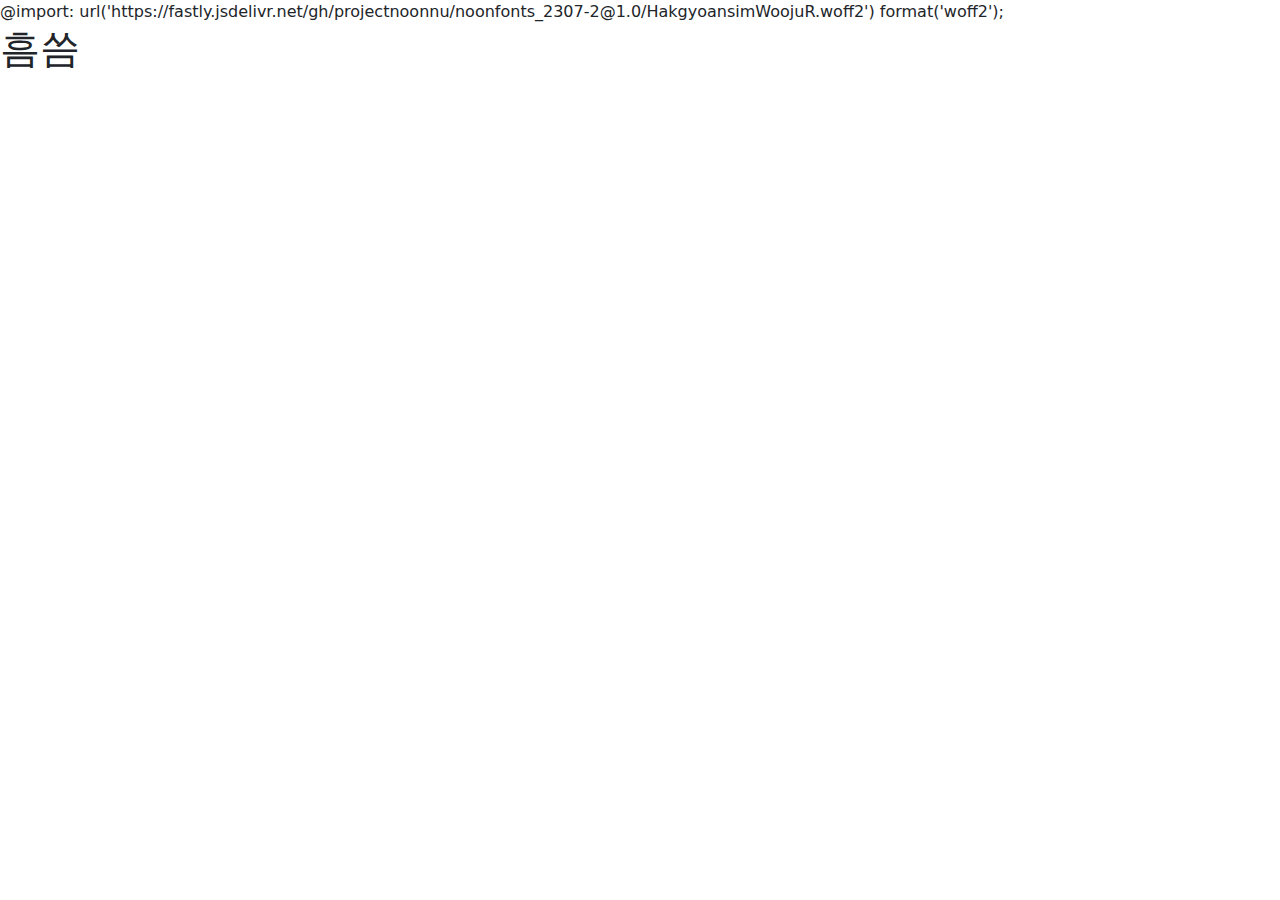
==== index.html @ c2da0079 "Add files via upload" ====
<!--2023110422 홍유나 웹저기 기말 과제-->
<!doctype html>
<html lang="ko">
  <head>
    <meta charset="utf-8">
    <meta name="viewport" content="width=device-width, initial-scale=1">
    <title>슈냥이들</title>
    <link href="https://cdn.jsdelivr.net/npm/bootstrap@5.3.3/dist/css/bootstrap.min.css" rel="stylesheet" integrity="sha384-QWTKZyjpPEjISv5WaRU9OFeRpok6YctnYmDr5pNlyT2bRjXh0JMhjY6hW+ALEwIH" crossorigin="anonymous">
    <link rel="stylesheet" href="style.css" />
    
    <!--웹폰트-->
    @import: url('https://fastly.jsdelivr.net/gh/projectnoonnu/noonfonts_2307-2@1.0/HakgyoansimWoojuR.woff2') format('woff2');

  </head>
  <body>
    <h1>흠씀</h1>







    
    <script src="https://cdn.jsdelivr.net/npm/bootstrap@5.3.3/dist/js/bootstrap.bundle.min.js" integrity="sha384-YvpcrYf0tY3lHB60NNkmXc5s9fDVZLESaAA55NDzOxhy9GkcIdslK1eN7N6jIeHz" crossorigin="anonymous"></script>
  </body>
</html>
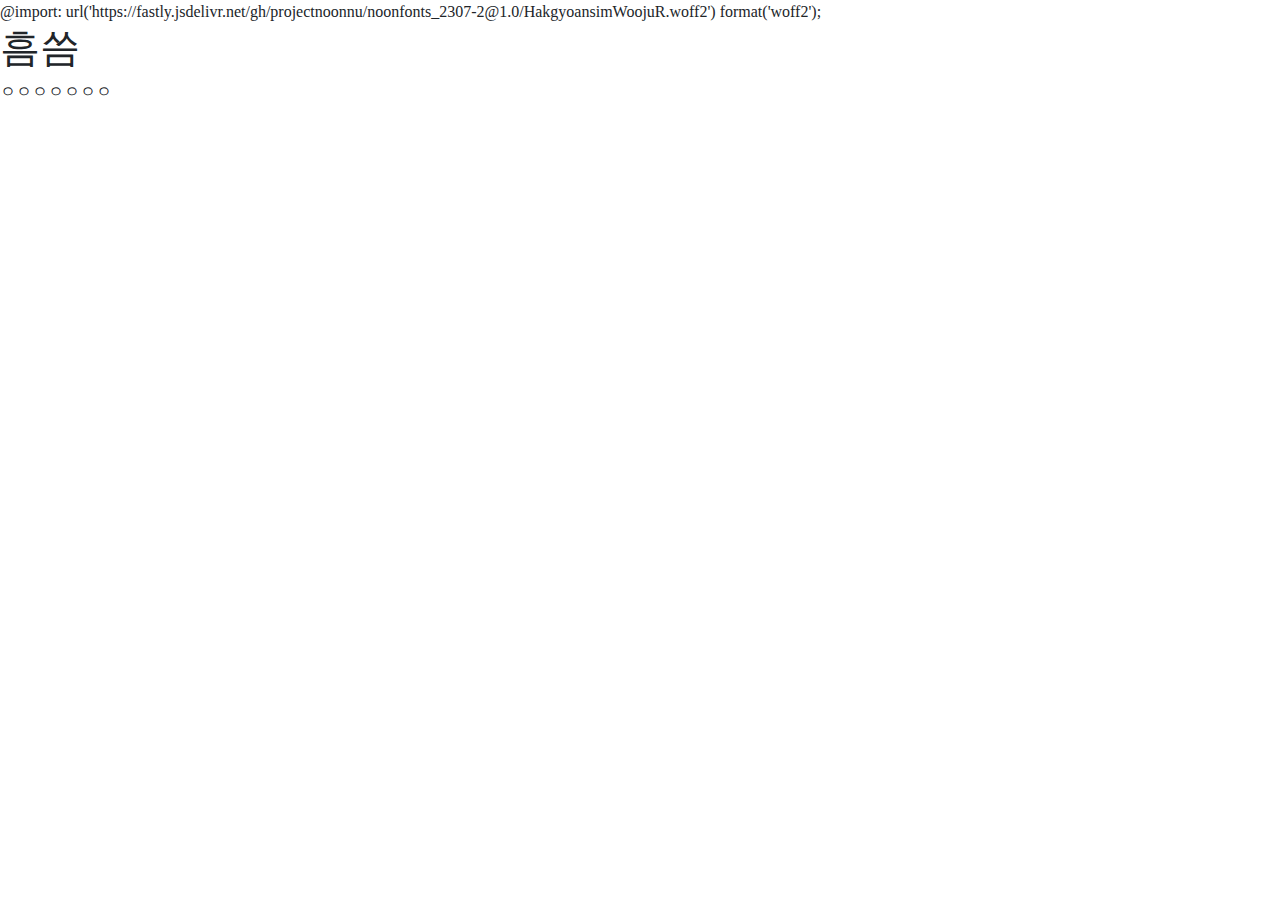
==== commit 4c5a30f9: "Add files via upload" ====
--- a/index.html
+++ b/index.html
@@ -14,7 +14,7 @@
   </head>
   <body>
     <h1>흠씀</h1>
-
+    ㅇㅇㅇㅇㅇㅇㅇ
 
 
 
--- a/style.css
+++ b/style.css
@@ -0,0 +1,5 @@
+body {@import: url('https://fastly.jsdelivr.net/gh/projectnoonnu/noonfonts_2307-2@1.0/HakgyoansimWoojuR.woff2') format('woff2');
+    font-family: 'HakgyoansimWoojuR';
+    font-weight: normal;
+    font-style: normal;
+}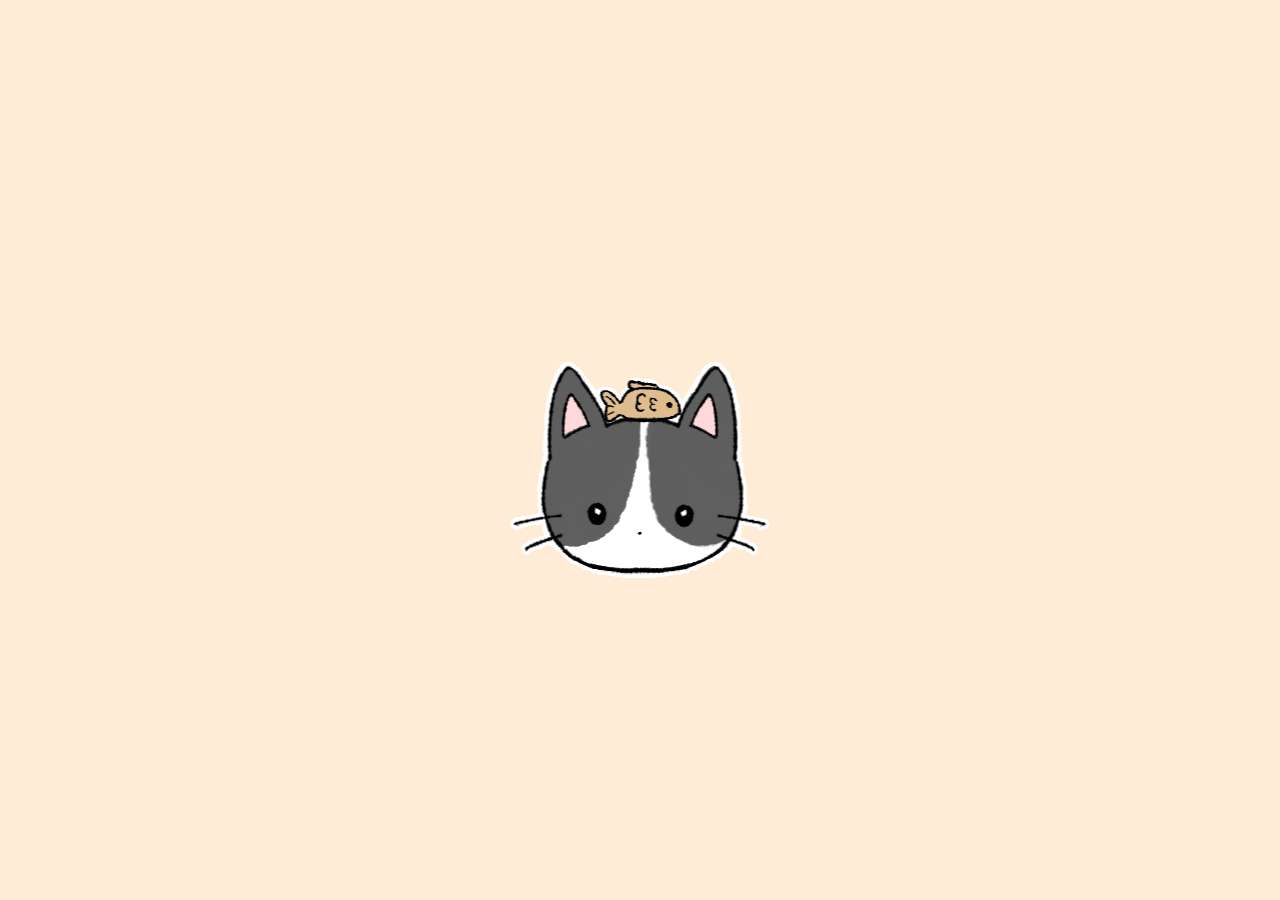
==== commit a7d11fbe: "Add files via upload" ====
--- a/index.html
+++ b/index.html
@@ -8,20 +8,27 @@
     <link href="https://cdn.jsdelivr.net/npm/bootstrap@5.3.3/dist/css/bootstrap.min.css" rel="stylesheet" integrity="sha384-QWTKZyjpPEjISv5WaRU9OFeRpok6YctnYmDr5pNlyT2bRjXh0JMhjY6hW+ALEwIH" crossorigin="anonymous">
     <link rel="stylesheet" href="style.css" />
     
-    <!--웹폰트-->
-    @import: url('https://fastly.jsdelivr.net/gh/projectnoonnu/noonfonts_2307-2@1.0/HakgyoansimWoojuR.woff2') format('woff2');
+    <!--구글폰트-->
+    <link rel="preconnect" href="https://fonts.googleapis.com">
+    <link rel="preconnect" href="https://fonts.gstatic.com" crossorigin>
+    <link href="https://fonts.googleapis.com/css2?family=Bagel+Fat+One&family=IBM+Plex+Sans+KR&family=Noto+Sans+KR:wght@300&display=swap" rel="stylesheet">
+
+
+    <!--상단 아이콘-->
+    <link rel="icon" href="images/logo1.png?v=1" sizes="48x48" type="image/png">
 
   </head>
-  <body>
-    <h1>흠씀</h1>
-    ㅇㅇㅇㅇㅇㅇㅇ
+  <body style="background-color: rgba(255, 228, 196, 0.685);">
+    <section>
+      <div class=" m-auto p-auto justify-content-center align-items-center indexcat">
+        <a href="main.html"><img src="images/logo2.PNG" alt="슈냥이들_홈으로"></a>
+      </div>
+    </section>
+    
+
+   
 
 
-
-
-
-
-    
     <script src="https://cdn.jsdelivr.net/npm/bootstrap@5.3.3/dist/js/bootstrap.bundle.min.js" integrity="sha384-YvpcrYf0tY3lHB60NNkmXc5s9fDVZLESaAA55NDzOxhy9GkcIdslK1eN7N6jIeHz" crossorigin="anonymous"></script>
   </body>
 </html>--- a/style.css
+++ b/style.css
@@ -1,5 +1,20 @@
-body {@import: url('https://fastly.jsdelivr.net/gh/projectnoonnu/noonfonts_2307-2@1.0/HakgyoansimWoojuR.woff2') format('woff2');
-    font-family: 'HakgyoansimWoojuR';
-    font-weight: normal;
+
+
+
+/* 본문 글씨체 학교안심 우주 */
+body {
+    font-family: "IBM Plex Sans KR", serif;
+    font-weight: 300;
     font-style: normal;
-}+  }
+  
+
+  .indexcat {
+    size: 150%;
+    position: absolute;
+    top: 50%;
+    left: 50%;
+    transform: translate(-50%, -50%);
+  }
+
+
